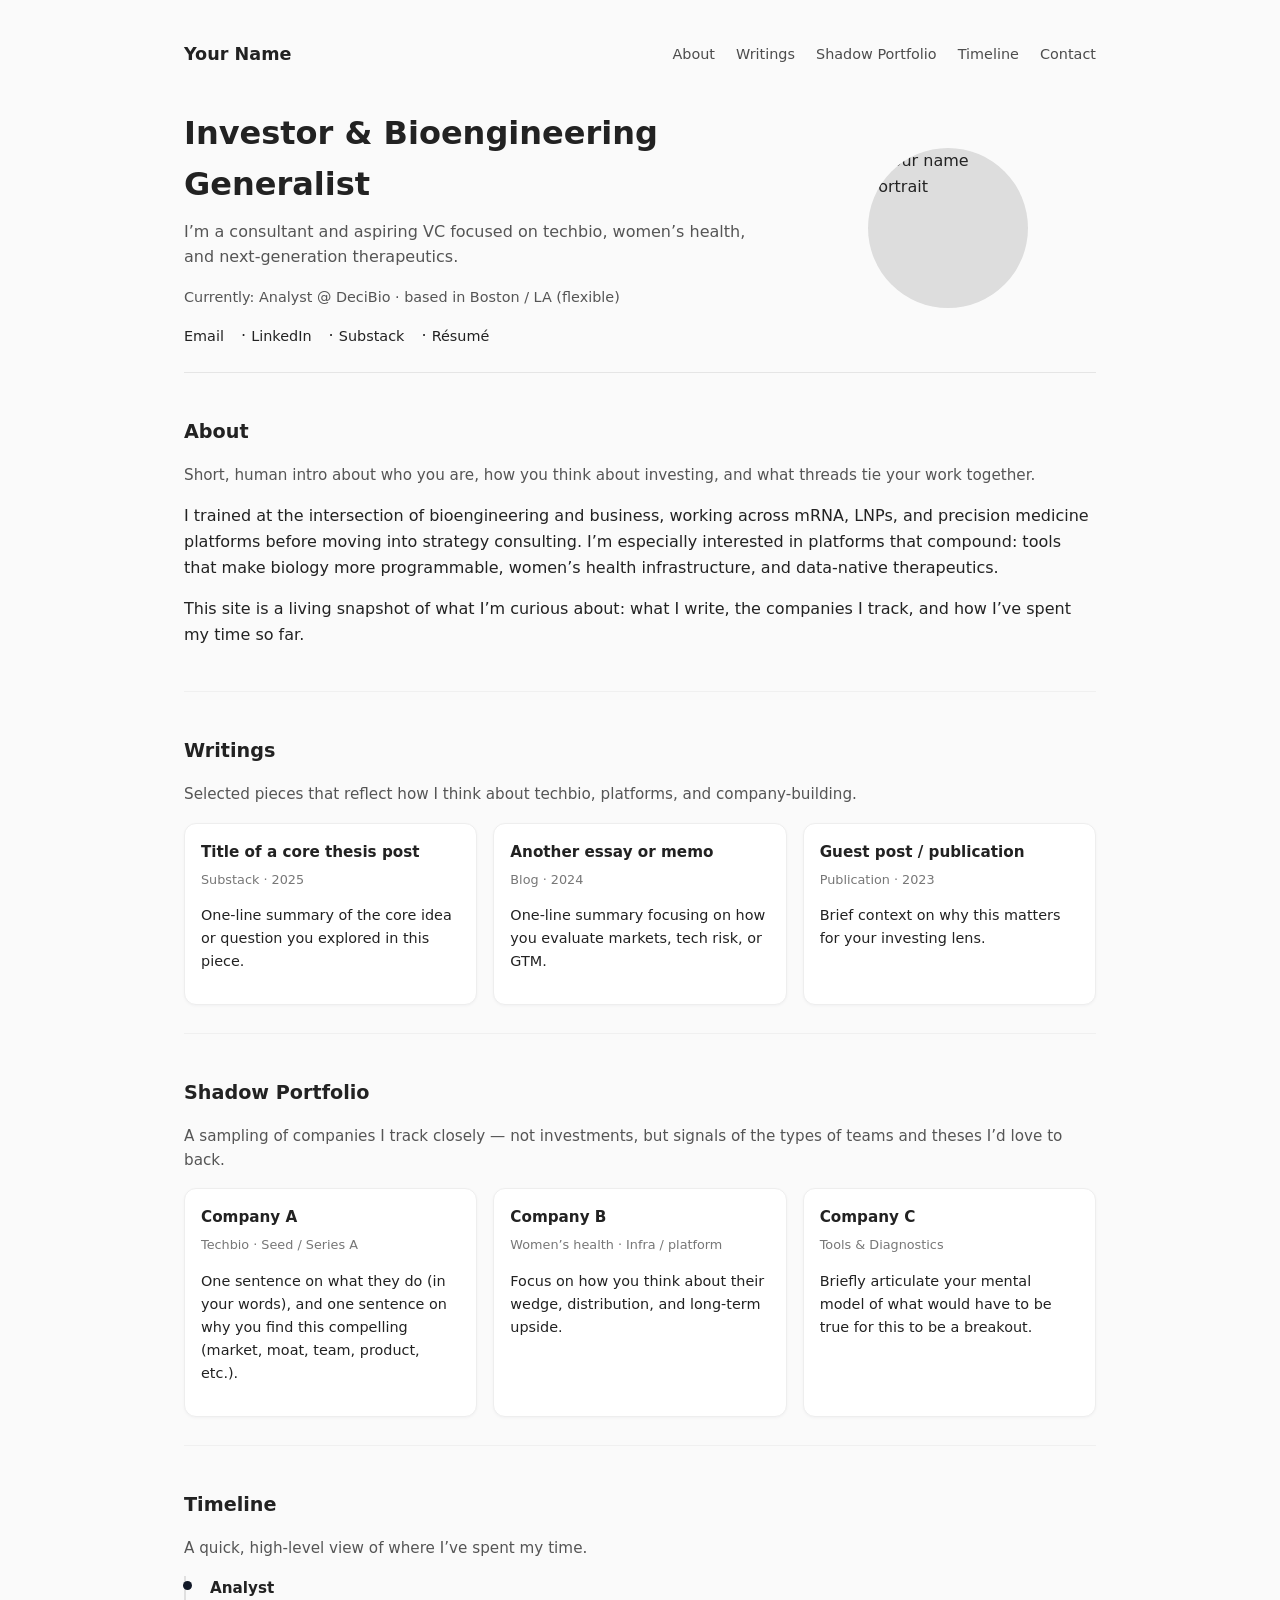
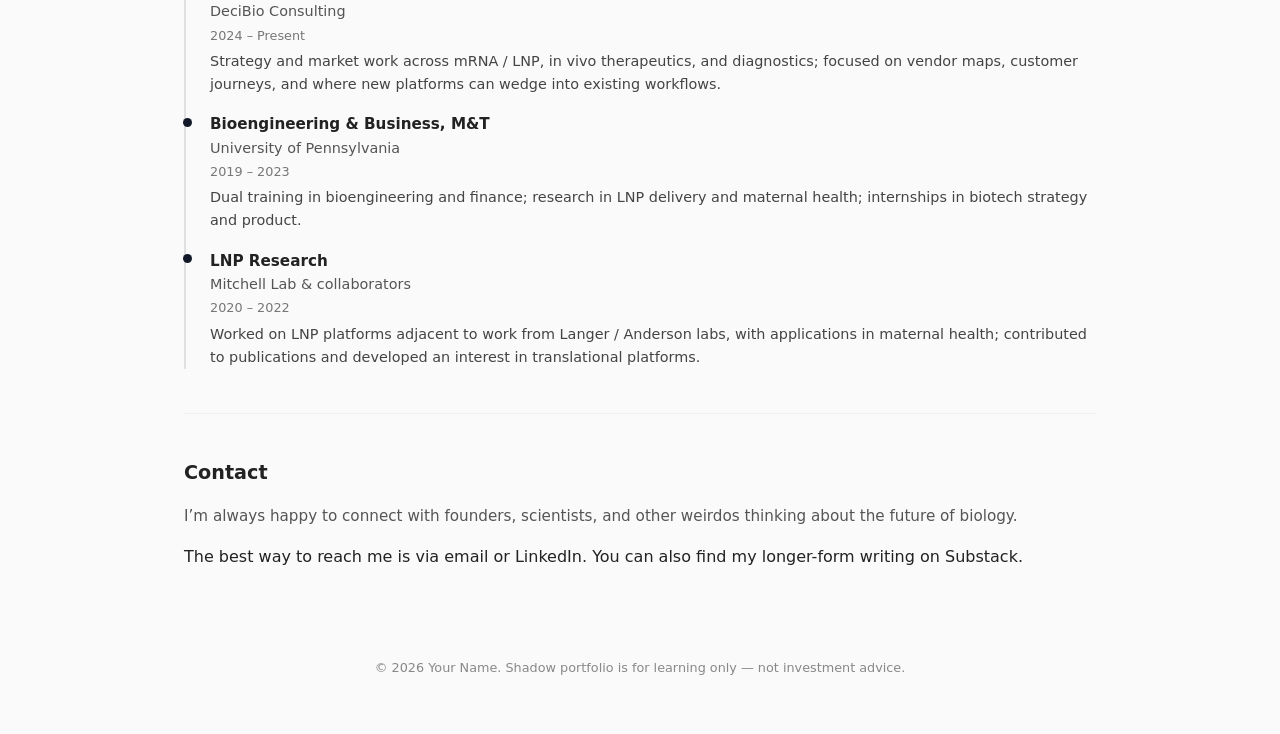
==== index.html @ 6013c5b8 "Create homepage on index.html" ====
<!DOCTYPE html>
<html lang="en">
<head>
  <meta charset="UTF-8" />
  <title>Your Name | VC & Bioengineering</title>
  <meta name="viewport" content="width=device-width, initial-scale=1" />
  <style>
    /* ---------- Base styles ---------- */
    * {
      box-sizing: border-box;
    }

    body {
      margin: 0;
      font-family: system-ui, -apple-system, BlinkMacSystemFont, "Segoe UI",
        sans-serif;
      line-height: 1.6;
      color: #222;
      background: #fafafa;
    }

    a {
      color: inherit;
      text-decoration: none;
    }

    a:hover {
      text-decoration: underline;
    }

    .page {
      max-width: 960px;
      margin: 0 auto;
      padding: 1.5rem;
    }

    /* ---------- Top navigation ---------- */
    header {
      display: flex;
      justify-content: space-between;
      align-items: center;
      padding: 1rem 0 0.5rem;
    }

    .site-title {
      font-weight: 600;
      font-size: 1.1rem;
    }

    nav a {
      margin-left: 1rem;
      font-size: 0.9rem;
      opacity: 0.8;
    }

    nav a:hover {
      opacity: 1;
    }

    /* ---------- Hero section ---------- */
    .hero {
      display: grid;
      grid-template-columns: minmax(0, 2fr) minmax(0, 1fr);
      gap: 1.5rem;
      align-items: center;
      padding: 2rem 0 1.5rem;
      border-bottom: 1px solid #e5e5e5;
    }

    .hero-text h1 {
      font-size: 2rem;
      margin: 0 0 0.5rem;
    }

    .hero-text p.lead {
      font-size: 1rem;
      color: #555;
      margin: 0 0 1rem;
    }

    .hero-meta {
      font-size: 0.9rem;
      color: #555;
    }

    .hero-links a {
      display: inline-block;
      margin-right: 0.75rem;
      margin-top: 0.25rem;
      font-size: 0.9rem;
    }

    .hero-photo {
      width: 160px;
      height: 160px;
      border-radius: 999px;
      background: #ddd;
      overflow: hidden;
      justify-self: center;
    }

    .hero-photo img {
      width: 100%;
      height: 100%;
      object-fit: cover;
      display: block;
    }

    /* ---------- Sections ---------- */
    section {
      padding: 1.75rem 0;
      border-bottom: 1px solid #f0f0f0;
    }

    section:last-of-type {
      border-bottom: none;
      padding-bottom: 3rem;
    }

    section h2 {
      font-size: 1.2rem;
      margin-bottom: 0.75rem;
    }

    .section-intro {
      font-size: 0.95rem;
      color: #555;
      margin-bottom: 1rem;
    }

    /* ---------- Two-column lists (writings & shadow portfolio) ---------- */
    .cards {
      display: grid;
      grid-template-columns: repeat(auto-fit, minmax(260px, 1fr));
      gap: 1rem;
    }

    .card {
      padding: 1rem;
      background: white;
      border-radius: 0.75rem;
      border: 1px solid #eee;
      box-shadow: 0 1px 3px rgba(15, 23, 42, 0.04);
      font-size: 0.9rem;
    }

    .card-title {
      font-weight: 600;
      margin-bottom: 0.35rem;
      font-size: 0.95rem;
    }

    .card-meta {
      font-size: 0.8rem;
      color: #777;
      margin-bottom: 0.5rem;
    }

    /* ---------- Timeline resume ---------- */
    .timeline {
      border-left: 2px solid #e0e0e0;
      margin-top: 0.5rem;
      padding-left: 1rem;
    }

    .timeline-item {
      margin-bottom: 1rem;
      position: relative;
      padding-left: 0.5rem;
    }

    .timeline-item::before {
      content: "";
      position: absolute;
      left: -1.18rem;
      top: 0.35rem;
      width: 9px;
      height: 9px;
      border-radius: 999px;
      background: #111827;
    }

    .timeline-role {
      font-weight: 600;
      font-size: 0.95rem;
    }

    .timeline-place {
      font-size: 0.9rem;
      color: #555;
    }

    .timeline-dates {
      font-size: 0.8rem;
      color: #777;
      margin-top: 0.15rem;
    }

    .timeline-desc {
      font-size: 0.9rem;
      color: #444;
      margin-top: 0.25rem;
    }

    /* ---------- Footer ---------- */
    footer {
      text-align: center;
      font-size: 0.8rem;
      color: #888;
      padding: 1.5rem 0 2rem;
    }

    /* ---------- Responsive tweaks ---------- */
    @media (max-width: 720px) {
      .hero {
        grid-template-columns: 1fr;
        text-align: left;
      }

      .hero-photo {
        order: -1;
        margin-bottom: 0.5rem;
      }

      header {
        flex-direction: column;
        align-items: flex-start;
        gap: 0.5rem;
      }

      nav {
        display: flex;
        flex-wrap: wrap;
      }

      nav a {
        margin-left: 0;
        margin-right: 0.75rem;
        margin-bottom: 0.25rem;
      }
    }
  </style>
</head>
<body>
  <div class="page">
    <!-- Top nav -->
    <header>
      <div class="site-title">Your Name</div>
      <nav>
        <a href="#about">About</a>
        <a href="#writings">Writings</a>
        <a href="#portfolio">Shadow Portfolio</a>
        <a href="#timeline">Timeline</a>
        <a href="#contact">Contact</a>
      </nav>
    </header>

    <!-- Hero -->
    <section class="hero">
      <div class="hero-text">
        <h1>Investor & Bioengineering Generalist</h1>
        <p class="lead">
          I’m a consultant and aspiring VC focused on techbio, women’s health, and next-generation therapeutics.
        </p>
        <div class="hero-meta">
          Currently: Analyst @ DeciBio · based in Boston / LA (flexible)
        </div>
        <div class="hero-links" style="margin-top: 0.75rem;">
          <a href="mailto:youremail@example.com">Email</a> ·
          <a href="https://www.linkedin.com" target="_blank">LinkedIn</a> ·
          <a href="https://substack.com" target="_blank">Substack</a> ·
          <a href="#timeline">Résumé</a>
        </div>
      </div>

      <div class="hero-photo">
        <!-- Replace profile.jpg with your own image (upload under /images) -->
        <!-- If you don't have one yet, you can just remove the <img> tag. -->
        <img src="images/profile.jpg" alt="Your name portrait" />
      </div>
    </section>

    <!-- About -->
    <section id="about">
      <h2>About</h2>
      <p class="section-intro">
        Short, human intro about who you are, how you think about investing, and what threads tie your work together.
      </p>
      <p>
        I trained at the intersection of bioengineering and business, working across mRNA, LNPs, and precision
        medicine platforms before moving into strategy consulting. I’m especially interested in platforms that compound:
        tools that make biology more programmable, women’s health infrastructure, and data-native therapeutics.
      </p>
      <p>
        This site is a living snapshot of what I’m curious about: what I write, the companies I track, and how I’ve
        spent my time so far.
      </p>
    </section>

    <!-- Writings -->
    <section id="writings">
      <h2>Writings</h2>
      <p class="section-intro">
        Selected pieces that reflect how I think about techbio, platforms, and company-building.
      </p>
      <div class="cards">
        <!-- Duplicate / edit these cards with your actual posts -->
        <article class="card">
          <div class="card-title">
            <a href="#" target="_blank">Title of a core thesis post</a>
          </div>
          <div class="card-meta">Substack · 2025</div>
          <p>
            One-line summary of the core idea or question you explored in this piece.
          </p>
        </article>

        <article class="card">
          <div class="card-title">
            <a href="#" target="_blank">Another essay or memo</a>
          </div>
          <div class="card-meta">Blog · 2024</div>
          <p>
            One-line summary focusing on how you evaluate markets, tech risk, or GTM.
          </p>
        </article>

        <article class="card">
          <div class="card-title">
            <a href="#" target="_blank">Guest post / publication</a>
          </div>
          <div class="card-meta">Publication · 2023</div>
          <p>
            Brief context on why this matters for your investing lens.
          </p>
        </article>
      </div>
    </section>

    <!-- Shadow portfolio -->
    <section id="portfolio">
      <h2>Shadow Portfolio</h2>
      <p class="section-intro">
        A sampling of companies I track closely &mdash; not investments, but signals of the types of teams and theses I’d love to back.
      </p>
      <div class="cards">
        <!-- Company 1 -->
        <article class="card">
          <div class="card-title">Company A</div>
          <div class="card-meta">Techbio · Seed / Series A</div>
          <p>
            One sentence on what they do (in your words), and one sentence on why you find this compelling
            (market, moat, team, product, etc.).
          </p>
        </article>

        <!-- Company 2 -->
        <article class="card">
          <div class="card-title">Company B</div>
          <div class="card-meta">Women’s health · Infra / platform</div>
          <p>
            Focus on how you think about their wedge, distribution, and long-term upside.
          </p>
        </article>

        <!-- Company 3 -->
        <article class="card">
          <div class="card-title">Company C</div>
          <div class="card-meta">Tools &amp; Diagnostics</div>
          <p>
            Briefly articulate your mental model of what would have to be true for this to be a breakout.
          </p>
        </article>
      </div>
    </section>

    <!-- Timeline résumé -->
    <section id="timeline">
      <h2>Timeline</h2>
      <p class="section-intro">
        A quick, high-level view of where I’ve spent my time.
      </p>

      <div class="timeline">
        <!-- Latest role -->
        <div class="timeline-item">
          <div class="timeline-role">Analyst</div>
          <div class="timeline-place">DeciBio Consulting</div>
          <div class="timeline-dates">2024 &ndash; Present</div>
          <div class="timeline-desc">
            Strategy and market work across mRNA / LNP, in vivo therapeutics, and diagnostics; focused on vendor maps,
            customer journeys, and where new platforms can wedge into existing workflows.
          </div>
        </div>

        <!-- Previous role -->
        <div class="timeline-item">
          <div class="timeline-role">Bioengineering &amp; Business, M&amp;T</div>
          <div class="timeline-place">University of Pennsylvania</div>
          <div class="timeline-dates">2019 &ndash; 2023</div>
          <div class="timeline-desc">
            Dual training in bioengineering and finance; research in LNP delivery and maternal health; internships in
            biotech strategy and product.
          </div>
        </div>

        <!-- Add more items as needed -->
        <div class="timeline-item">
          <div class="timeline-role">LNP Research</div>
          <div class="timeline-place">Mitchell Lab &amp; collaborators</div>
          <div class="timeline-dates">2020 &ndash; 2022</div>
          <div class="timeline-desc">
            Worked on LNP platforms adjacent to work from Langer / Anderson labs, with applications in maternal
            health; contributed to publications and developed an interest in translational platforms.
          </div>
        </div>
      </div>
    </section>

    <!-- Contact -->
    <section id="contact">
      <h2>Contact</h2>
      <p class="section-intro">
        I’m always happy to connect with founders, scientists, and other weirdos thinking about the future of biology.
      </p>
      <p>
        The best way to reach me is via <a href="mailto:youremail@example.com">email</a> or
        <a href="https://www.linkedin.com" target="_blank">LinkedIn</a>.  
        You can also find my longer-form writing on
        <a href="https://substack.com" target="_blank">Substack</a>.
      </p>
    </section>

    <footer>
      © <span id="year"></span> Your Name. Shadow portfolio is for learning only &mdash; not investment advice.
    </footer>
  </div>

  <script>
    // Simple script to keep the year current
    document.getElementById("year").textContent = new Date().getFullYear();
  </script>
</body>
</html>
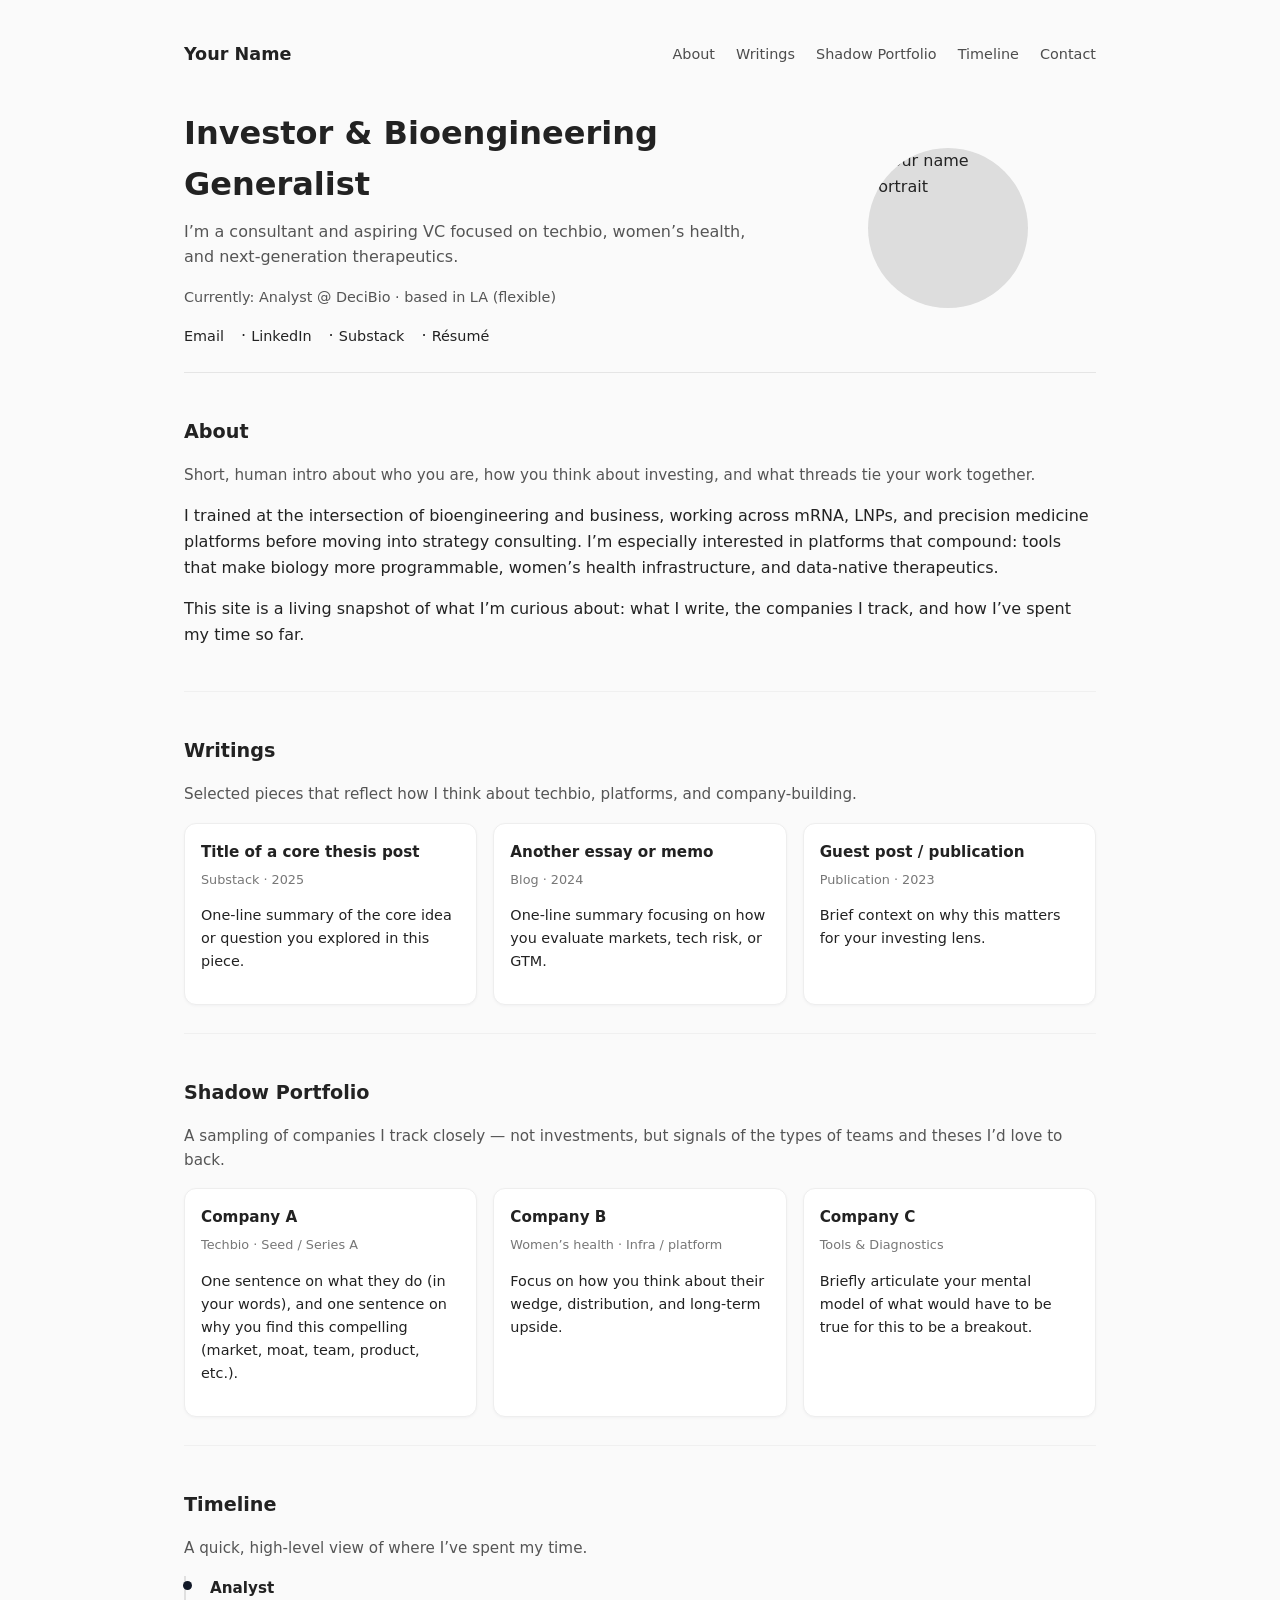
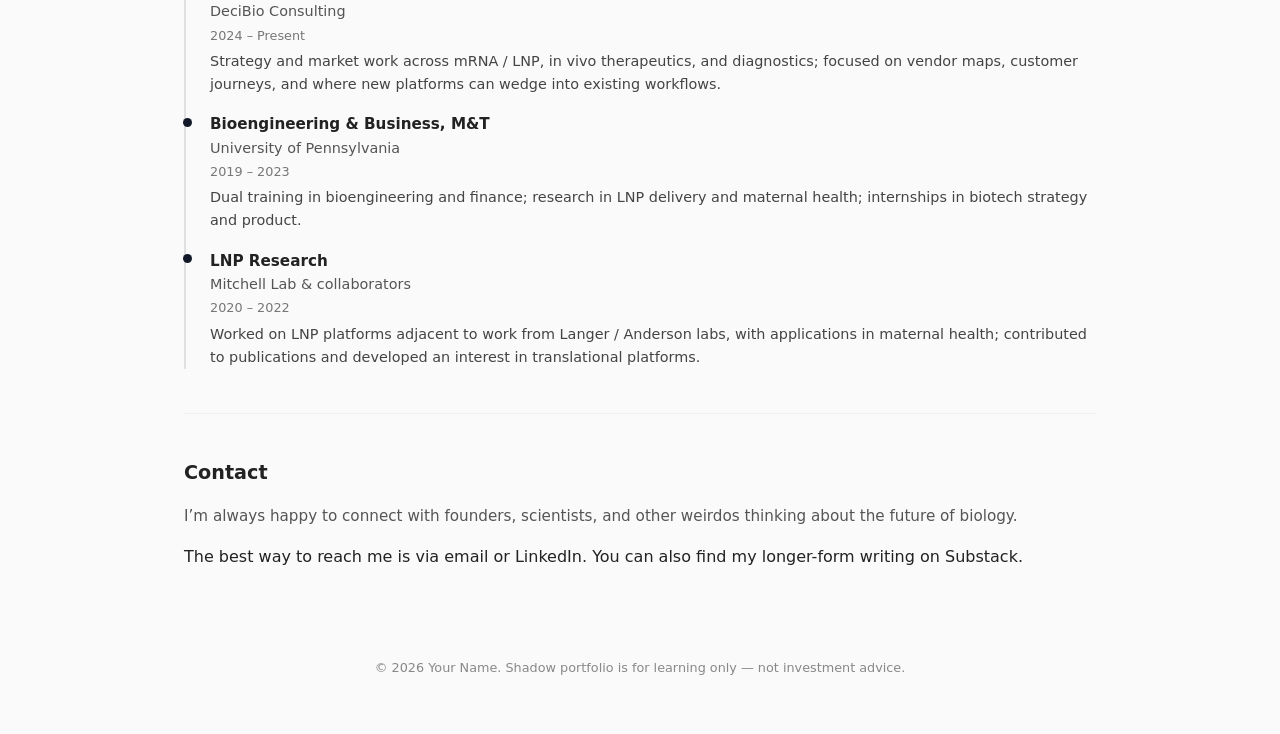
==== commit 4dab61ff: "Name update on index.html" ====
--- a/index.html
+++ b/index.html
@@ -2,7 +2,7 @@
 <html lang="en">
 <head>
   <meta charset="UTF-8" />
-  <title>Your Name | VC & Bioengineering</title>
+  <title>Aditi Ghalsasi | Biotech & Baking</title>
   <meta name="viewport" content="width=device-width, initial-scale=1" />
   <style>
     /* ---------- Base styles ---------- */
@@ -263,7 +263,7 @@
           I’m a consultant and aspiring VC focused on techbio, women’s health, and next-generation therapeutics.
         </p>
         <div class="hero-meta">
-          Currently: Analyst @ DeciBio · based in Boston / LA (flexible)
+          Currently: Analyst @ DeciBio · based in LA (flexible)
         </div>
         <div class="hero-links" style="margin-top: 0.75rem;">
           <a href="mailto:youremail@example.com">Email</a> ·
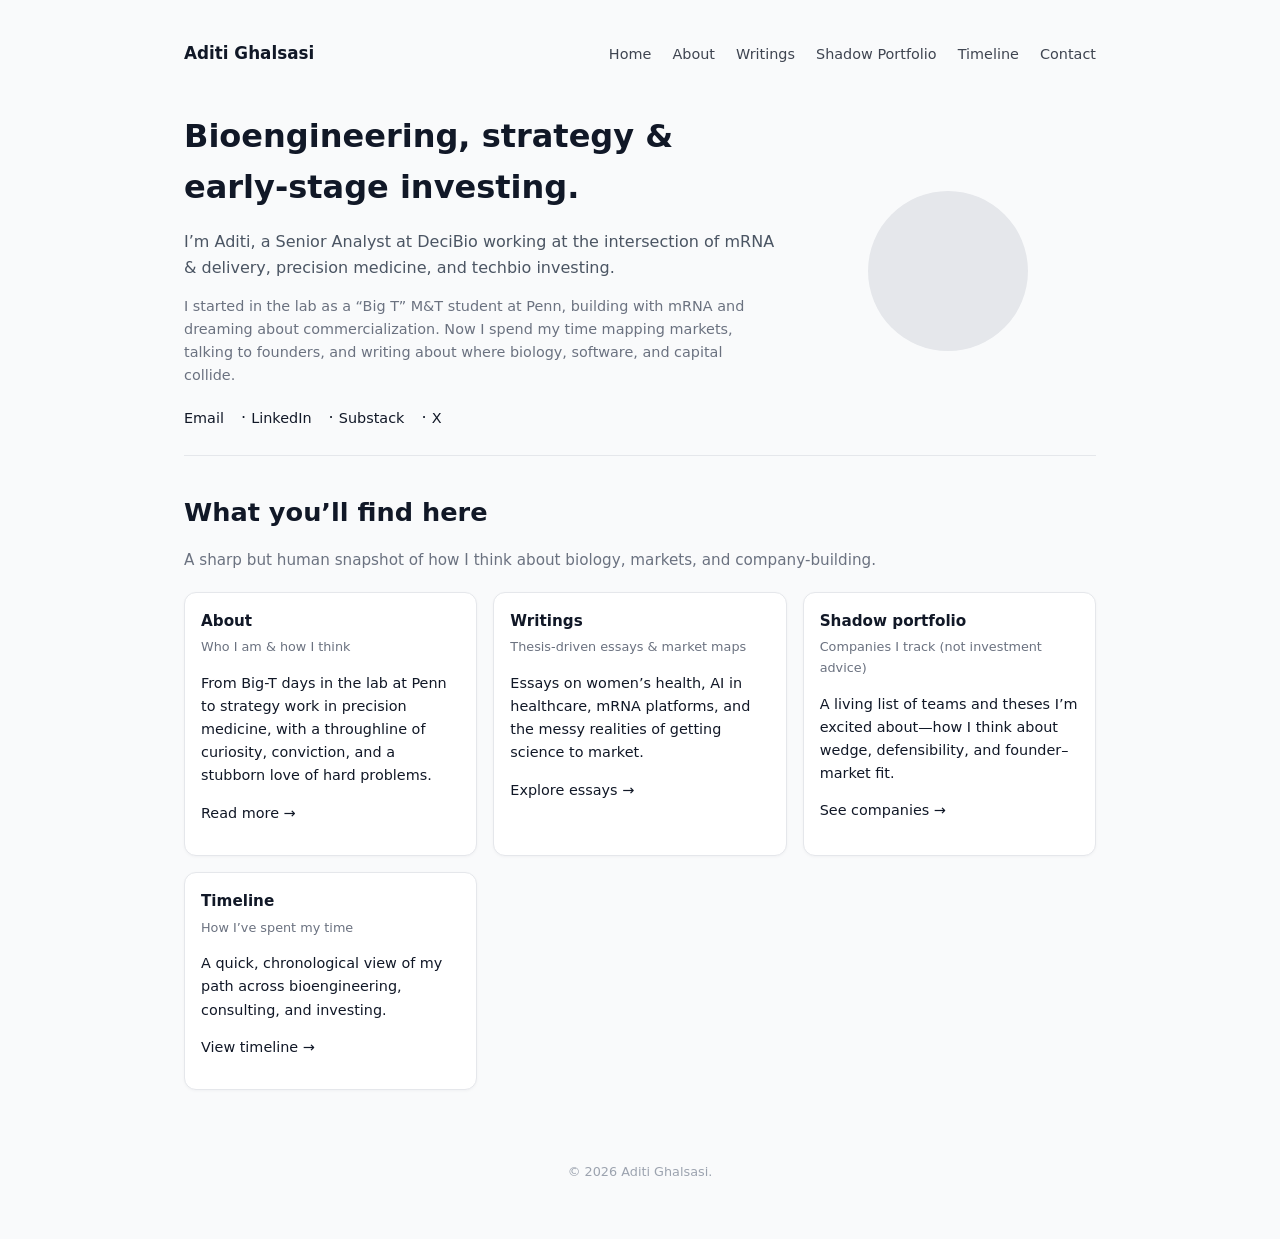
==== commit 8fc9cdc7: "Update index.html" ====
--- a/index.html
+++ b/index.html
@@ -2,442 +2,103 @@
 <html lang="en">
 <head>
   <meta charset="UTF-8" />
-  <title>Aditi Ghalsasi | Biotech & Baking</title>
+  <title>Aditi Ghalsasi | Bioengineering, Strategy & Investing</title>
   <meta name="viewport" content="width=device-width, initial-scale=1" />
-  <style>
-    /* ---------- Base styles ---------- */
-    * {
-      box-sizing: border-box;
-    }
-
-    body {
-      margin: 0;
-      font-family: system-ui, -apple-system, BlinkMacSystemFont, "Segoe UI",
-        sans-serif;
-      line-height: 1.6;
-      color: #222;
-      background: #fafafa;
-    }
-
-    a {
-      color: inherit;
-      text-decoration: none;
-    }
-
-    a:hover {
-      text-decoration: underline;
-    }
-
-    .page {
-      max-width: 960px;
-      margin: 0 auto;
-      padding: 1.5rem;
-    }
-
-    /* ---------- Top navigation ---------- */
-    header {
-      display: flex;
-      justify-content: space-between;
-      align-items: center;
-      padding: 1rem 0 0.5rem;
-    }
-
-    .site-title {
-      font-weight: 600;
-      font-size: 1.1rem;
-    }
-
-    nav a {
-      margin-left: 1rem;
-      font-size: 0.9rem;
-      opacity: 0.8;
-    }
-
-    nav a:hover {
-      opacity: 1;
-    }
-
-    /* ---------- Hero section ---------- */
-    .hero {
-      display: grid;
-      grid-template-columns: minmax(0, 2fr) minmax(0, 1fr);
-      gap: 1.5rem;
-      align-items: center;
-      padding: 2rem 0 1.5rem;
-      border-bottom: 1px solid #e5e5e5;
-    }
-
-    .hero-text h1 {
-      font-size: 2rem;
-      margin: 0 0 0.5rem;
-    }
-
-    .hero-text p.lead {
-      font-size: 1rem;
-      color: #555;
-      margin: 0 0 1rem;
-    }
-
-    .hero-meta {
-      font-size: 0.9rem;
-      color: #555;
-    }
-
-    .hero-links a {
-      display: inline-block;
-      margin-right: 0.75rem;
-      margin-top: 0.25rem;
-      font-size: 0.9rem;
-    }
-
-    .hero-photo {
-      width: 160px;
-      height: 160px;
-      border-radius: 999px;
-      background: #ddd;
-      overflow: hidden;
-      justify-self: center;
-    }
-
-    .hero-photo img {
-      width: 100%;
-      height: 100%;
-      object-fit: cover;
-      display: block;
-    }
-
-    /* ---------- Sections ---------- */
-    section {
-      padding: 1.75rem 0;
-      border-bottom: 1px solid #f0f0f0;
-    }
-
-    section:last-of-type {
-      border-bottom: none;
-      padding-bottom: 3rem;
-    }
-
-    section h2 {
-      font-size: 1.2rem;
-      margin-bottom: 0.75rem;
-    }
-
-    .section-intro {
-      font-size: 0.95rem;
-      color: #555;
-      margin-bottom: 1rem;
-    }
-
-    /* ---------- Two-column lists (writings & shadow portfolio) ---------- */
-    .cards {
-      display: grid;
-      grid-template-columns: repeat(auto-fit, minmax(260px, 1fr));
-      gap: 1rem;
-    }
-
-    .card {
-      padding: 1rem;
-      background: white;
-      border-radius: 0.75rem;
-      border: 1px solid #eee;
-      box-shadow: 0 1px 3px rgba(15, 23, 42, 0.04);
-      font-size: 0.9rem;
-    }
-
-    .card-title {
-      font-weight: 600;
-      margin-bottom: 0.35rem;
-      font-size: 0.95rem;
-    }
-
-    .card-meta {
-      font-size: 0.8rem;
-      color: #777;
-      margin-bottom: 0.5rem;
-    }
-
-    /* ---------- Timeline resume ---------- */
-    .timeline {
-      border-left: 2px solid #e0e0e0;
-      margin-top: 0.5rem;
-      padding-left: 1rem;
-    }
-
-    .timeline-item {
-      margin-bottom: 1rem;
-      position: relative;
-      padding-left: 0.5rem;
-    }
-
-    .timeline-item::before {
-      content: "";
-      position: absolute;
-      left: -1.18rem;
-      top: 0.35rem;
-      width: 9px;
-      height: 9px;
-      border-radius: 999px;
-      background: #111827;
-    }
-
-    .timeline-role {
-      font-weight: 600;
-      font-size: 0.95rem;
-    }
-
-    .timeline-place {
-      font-size: 0.9rem;
-      color: #555;
-    }
-
-    .timeline-dates {
-      font-size: 0.8rem;
-      color: #777;
-      margin-top: 0.15rem;
-    }
-
-    .timeline-desc {
-      font-size: 0.9rem;
-      color: #444;
-      margin-top: 0.25rem;
-    }
-
-    /* ---------- Footer ---------- */
-    footer {
-      text-align: center;
-      font-size: 0.8rem;
-      color: #888;
-      padding: 1.5rem 0 2rem;
-    }
-
-    /* ---------- Responsive tweaks ---------- */
-    @media (max-width: 720px) {
-      .hero {
-        grid-template-columns: 1fr;
-        text-align: left;
-      }
-
-      .hero-photo {
-        order: -1;
-        margin-bottom: 0.5rem;
-      }
-
-      header {
-        flex-direction: column;
-        align-items: flex-start;
-        gap: 0.5rem;
-      }
-
-      nav {
-        display: flex;
-        flex-wrap: wrap;
-      }
-
-      nav a {
-        margin-left: 0;
-        margin-right: 0.75rem;
-        margin-bottom: 0.25rem;
-      }
-    }
-  </style>
+  <link rel="stylesheet" href="style.css" />
 </head>
 <body>
   <div class="page">
-    <!-- Top nav -->
     <header>
-      <div class="site-title">Your Name</div>
+      <div class="site-title">Aditi Ghalsasi</div>
       <nav>
-        <a href="#about">About</a>
-        <a href="#writings">Writings</a>
-        <a href="#portfolio">Shadow Portfolio</a>
-        <a href="#timeline">Timeline</a>
-        <a href="#contact">Contact</a>
+        <a href="index.html">Home</a>
+        <a href="about.html">About</a>
+        <a href="writings.html">Writings</a>
+        <a href="portfolio.html">Shadow Portfolio</a>
+        <a href="timeline.html">Timeline</a>
+        <a href="contact.html">Contact</a>
       </nav>
     </header>
 
-    <!-- Hero -->
     <section class="hero">
-      <div class="hero-text">
-        <h1>Investor & Bioengineering Generalist</h1>
-        <p class="lead">
-          I’m a consultant and aspiring VC focused on techbio, women’s health, and next-generation therapeutics.
+      <div>
+        <h1 class="hero-title">Bioengineering, strategy & early-stage investing.</h1>
+        <p class="hero-lead">
+          I’m Aditi, a Senior Analyst at DeciBio working at the intersection of mRNA & delivery, precision medicine,
+          and techbio investing.
         </p>
-        <div class="hero-meta">
-          Currently: Analyst @ DeciBio · based in LA (flexible)
-        </div>
-        <div class="hero-links" style="margin-top: 0.75rem;">
-          <a href="mailto:youremail@example.com">Email</a> ·
-          <a href="https://www.linkedin.com" target="_blank">LinkedIn</a> ·
-          <a href="https://substack.com" target="_blank">Substack</a> ·
-          <a href="#timeline">Résumé</a>
+        <p class="hero-meta">
+          I started in the lab as a “Big T” M&T student at Penn, building with mRNA and dreaming about
+          commercialization. Now I spend my time mapping markets, talking to founders, and writing about where biology,
+          software, and capital collide.
+        </p>
+        <div class="hero-links">
+          <a href="mailto:aditi.ghalsasi@gmail.com">Email</a> ·
+          <a href="https://www.linkedin.com/in/aditighalsasi" target="_blank">LinkedIn</a> ·
+          <a href="https://ghalsasi.substack.com" target="_blank">Substack</a> ·
+          <a href="https://twitter.com" target="_blank">X</a>
         </div>
       </div>
 
       <div class="hero-photo">
-        <!-- Replace profile.jpg with your own image (upload under /images) -->
-        <!-- If you don't have one yet, you can just remove the <img> tag. -->
-        <img src="images/profile.jpg" alt="Your name portrait" />
+        <!-- OPTIONAL: upload images/profile.jpg and point src to it -->
+        <!-- <img src="images/profile.jpg" alt="Portrait of Aditi Ghalsasi" /> -->
       </div>
     </section>
 
-    <!-- About -->
-    <section id="about">
-      <h2>About</h2>
-      <p class="section-intro">
-        Short, human intro about who you are, how you think about investing, and what threads tie your work together.
-      </p>
-      <p>
-        I trained at the intersection of bioengineering and business, working across mRNA, LNPs, and precision
-        medicine platforms before moving into strategy consulting. I’m especially interested in platforms that compound:
-        tools that make biology more programmable, women’s health infrastructure, and data-native therapeutics.
-      </p>
-      <p>
-        This site is a living snapshot of what I’m curious about: what I write, the companies I track, and how I’ve
-        spent my time so far.
-      </p>
-    </section>
-
-    <!-- Writings -->
-    <section id="writings">
-      <h2>Writings</h2>
-      <p class="section-intro">
-        Selected pieces that reflect how I think about techbio, platforms, and company-building.
+    <section>
+      <h2 class="page-title">What you’ll find here</h2>
+      <p class="page-subtitle">
+        A sharp but human snapshot of how I think about biology, markets, and company-building.
       </p>
       <div class="cards">
-        <!-- Duplicate / edit these cards with your actual posts -->
         <article class="card">
-          <div class="card-title">
-            <a href="#" target="_blank">Title of a core thesis post</a>
-          </div>
-          <div class="card-meta">Substack · 2025</div>
+          <div class="card-title">About</div>
+          <div class="card-meta">Who I am & how I think</div>
           <p>
-            One-line summary of the core idea or question you explored in this piece.
+            From Big-T days in the lab at Penn to strategy work in precision medicine, with a throughline of curiosity,
+            conviction, and a stubborn love of hard problems.
           </p>
+          <p><a href="about.html">Read more →</a></p>
         </article>
 
         <article class="card">
-          <div class="card-title">
-            <a href="#" target="_blank">Another essay or memo</a>
-          </div>
-          <div class="card-meta">Blog · 2024</div>
+          <div class="card-title">Writings</div>
+          <div class="card-meta">Thesis-driven essays & market maps</div>
           <p>
-            One-line summary focusing on how you evaluate markets, tech risk, or GTM.
+            Essays on women’s health, AI in healthcare, mRNA platforms, and the messy realities of getting science to
+            market.
           </p>
+          <p><a href="writings.html">Explore essays →</a></p>
         </article>
 
         <article class="card">
-          <div class="card-title">
-            <a href="#" target="_blank">Guest post / publication</a>
-          </div>
-          <div class="card-meta">Publication · 2023</div>
+          <div class="card-title">Shadow portfolio</div>
+          <div class="card-meta">Companies I track (not investment advice)</div>
           <p>
-            Brief context on why this matters for your investing lens.
+            A living list of teams and theses I’m excited about&mdash;how I think about wedge, defensibility, and
+            founder–market fit.
           </p>
+          <p><a href="portfolio.html">See companies →</a></p>
+        </article>
+
+        <article class="card">
+          <div class="card-title">Timeline</div>
+          <div class="card-meta">How I’ve spent my time</div>
+          <p>
+            A quick, chronological view of my path across bioengineering, consulting, and investing.
+          </p>
+          <p><a href="timeline.html">View timeline →</a></p>
         </article>
       </div>
     </section>
 
-    <!-- Shadow portfolio -->
-    <section id="portfolio">
-      <h2>Shadow Portfolio</h2>
-      <p class="section-intro">
-        A sampling of companies I track closely &mdash; not investments, but signals of the types of teams and theses I’d love to back.
-      </p>
-      <div class="cards">
-        <!-- Company 1 -->
-        <article class="card">
-          <div class="card-title">Company A</div>
-          <div class="card-meta">Techbio · Seed / Series A</div>
-          <p>
-            One sentence on what they do (in your words), and one sentence on why you find this compelling
-            (market, moat, team, product, etc.).
-          </p>
-        </article>
-
-        <!-- Company 2 -->
-        <article class="card">
-          <div class="card-title">Company B</div>
-          <div class="card-meta">Women’s health · Infra / platform</div>
-          <p>
-            Focus on how you think about their wedge, distribution, and long-term upside.
-          </p>
-        </article>
-
-        <!-- Company 3 -->
-        <article class="card">
-          <div class="card-title">Company C</div>
-          <div class="card-meta">Tools &amp; Diagnostics</div>
-          <p>
-            Briefly articulate your mental model of what would have to be true for this to be a breakout.
-          </p>
-        </article>
-      </div>
-    </section>
-
-    <!-- Timeline résumé -->
-    <section id="timeline">
-      <h2>Timeline</h2>
-      <p class="section-intro">
-        A quick, high-level view of where I’ve spent my time.
-      </p>
-
-      <div class="timeline">
-        <!-- Latest role -->
-        <div class="timeline-item">
-          <div class="timeline-role">Analyst</div>
-          <div class="timeline-place">DeciBio Consulting</div>
-          <div class="timeline-dates">2024 &ndash; Present</div>
-          <div class="timeline-desc">
-            Strategy and market work across mRNA / LNP, in vivo therapeutics, and diagnostics; focused on vendor maps,
-            customer journeys, and where new platforms can wedge into existing workflows.
-          </div>
-        </div>
-
-        <!-- Previous role -->
-        <div class="timeline-item">
-          <div class="timeline-role">Bioengineering &amp; Business, M&amp;T</div>
-          <div class="timeline-place">University of Pennsylvania</div>
-          <div class="timeline-dates">2019 &ndash; 2023</div>
-          <div class="timeline-desc">
-            Dual training in bioengineering and finance; research in LNP delivery and maternal health; internships in
-            biotech strategy and product.
-          </div>
-        </div>
-
-        <!-- Add more items as needed -->
-        <div class="timeline-item">
-          <div class="timeline-role">LNP Research</div>
-          <div class="timeline-place">Mitchell Lab &amp; collaborators</div>
-          <div class="timeline-dates">2020 &ndash; 2022</div>
-          <div class="timeline-desc">
-            Worked on LNP platforms adjacent to work from Langer / Anderson labs, with applications in maternal
-            health; contributed to publications and developed an interest in translational platforms.
-          </div>
-        </div>
-      </div>
-    </section>
-
-    <!-- Contact -->
-    <section id="contact">
-      <h2>Contact</h2>
-      <p class="section-intro">
-        I’m always happy to connect with founders, scientists, and other weirdos thinking about the future of biology.
-      </p>
-      <p>
-        The best way to reach me is via <a href="mailto:youremail@example.com">email</a> or
-        <a href="https://www.linkedin.com" target="_blank">LinkedIn</a>.  
-        You can also find my longer-form writing on
-        <a href="https://substack.com" target="_blank">Substack</a>.
-      </p>
-    </section>
-
     <footer>
-      © <span id="year"></span> Your Name. Shadow portfolio is for learning only &mdash; not investment advice.
+      © <span id="year"></span> Aditi Ghalsasi.
     </footer>
   </div>
 
   <script>
-    // Simple script to keep the year current
     document.getElementById("year").textContent = new Date().getFullYear();
   </script>
 </body>
--- a/style.css
+++ b/style.css
@@ -0,0 +1,250 @@
+/* ---------- Base styles ---------- */
+* {
+  box-sizing: border-box;
+}
+
+body {
+  margin: 0;
+  font-family: system-ui, -apple-system, BlinkMacSystemFont, "Segoe UI",
+    sans-serif;
+  line-height: 1.6;
+  color: #111827;
+  background: #f9fafb;
+}
+
+a {
+  color: inherit;
+  text-decoration: none;
+}
+
+a:hover {
+  text-decoration: underline;
+}
+
+.page {
+  max-width: 960px;
+  margin: 0 auto;
+  padding: 1.5rem;
+}
+
+/* ---------- Layout: header & nav ---------- */
+header {
+  display: flex;
+  justify-content: space-between;
+  align-items: center;
+  padding: 1rem 0 0.75rem;
+}
+
+.site-title {
+  font-weight: 600;
+  font-size: 1.05rem;
+}
+
+nav a {
+  margin-left: 1rem;
+  font-size: 0.9rem;
+  opacity: 0.8;
+}
+
+nav a:hover {
+  opacity: 1;
+}
+
+/* ---------- Page titles ---------- */
+.page-title {
+  font-size: 1.6rem;
+  margin: 0.5rem 0 0.25rem;
+}
+
+.page-subtitle {
+  font-size: 0.95rem;
+  color: #6b7280;
+  margin-bottom: 1.25rem;
+}
+
+/* ---------- Hero (home) ---------- */
+.hero {
+  display: grid;
+  grid-template-columns: minmax(0, 2fr) minmax(0, 1fr);
+  gap: 1.5rem;
+  align-items: center;
+  padding: 2rem 0 1.5rem;
+  border-bottom: 1px solid #e5e7eb;
+}
+
+.hero-title {
+  font-size: 2rem;
+  margin: 0 0 0.5rem;
+}
+
+.hero-lead {
+  font-size: 1rem;
+  color: #4b5563;
+  margin-bottom: 0.75rem;
+}
+
+.hero-meta {
+  font-size: 0.9rem;
+  color: #6b7280;
+}
+
+.hero-links a {
+  display: inline-block;
+  margin-right: 0.75rem;
+  margin-top: 0.35rem;
+  font-size: 0.9rem;
+}
+
+.hero-photo {
+  width: 160px;
+  height: 160px;
+  border-radius: 999px;
+  background: #e5e7eb;
+  overflow: hidden;
+  justify-self: center;
+}
+
+.hero-photo img {
+  width: 100%;
+  height: 100%;
+  object-fit: cover;
+  display: block;
+}
+
+/* ---------- Sections ---------- */
+section {
+  padding: 1.75rem 0;
+  border-bottom: 1px solid #e5e7eb33;
+}
+
+section:last-of-type {
+  border-bottom: none;
+  padding-bottom: 3rem;
+}
+
+.section-intro {
+  font-size: 0.95rem;
+  color: #6b7280;
+  margin-bottom: 1rem;
+}
+
+/* ---------- Cards / grids ---------- */
+.cards {
+  display: grid;
+  grid-template-columns: repeat(auto-fit, minmax(260px, 1fr));
+  gap: 1rem;
+}
+
+.card {
+  padding: 1rem;
+  background: #ffffff;
+  border-radius: 0.75rem;
+  border: 1px solid #e5e7eb;
+  box-shadow: 0 1px 3px rgba(15, 23, 42, 0.04);
+  font-size: 0.9rem;
+}
+
+.card-title {
+  font-weight: 600;
+  margin-bottom: 0.25rem;
+  font-size: 0.95rem;
+}
+
+.card-meta {
+  font-size: 0.8rem;
+  color: #6b7280;
+  margin-bottom: 0.5rem;
+}
+
+/* ---------- Timeline ---------- */
+.timeline {
+  border-left: 2px solid #e5e7eb;
+  margin-top: 0.5rem;
+  padding-left: 1rem;
+}
+
+.timeline-item {
+  margin-bottom: 1.2rem;
+  position: relative;
+  padding-left: 0.5rem;
+}
+
+.timeline-item::before {
+  content: "";
+  position: absolute;
+  left: -1.23rem;
+  top: 0.35rem;
+  width: 9px;
+  height: 9px;
+  border-radius: 999px;
+  background: #111827;
+}
+
+.timeline-role {
+  font-weight: 600;
+  font-size: 0.95rem;
+}
+
+.timeline-place {
+  font-size: 0.9rem;
+  color: #4b5563;
+}
+
+.timeline-dates {
+  font-size: 0.8rem;
+  color: #6b7280;
+  margin-top: 0.15rem;
+}
+
+.timeline-desc {
+  font-size: 0.9rem;
+  color: #374151;
+  margin-top: 0.25rem;
+}
+
+/* ---------- Lists ---------- */
+ul.clean-list {
+  list-style: none;
+  padding-left: 0;
+}
+
+ul.clean-list li {
+  margin-bottom: 0.35rem;
+}
+
+/* ---------- Footer ---------- */
+footer {
+  text-align: center;
+  font-size: 0.8rem;
+  color: #9ca3af;
+  padding: 1.5rem 0 2rem;
+}
+
+/* ---------- Responsive tweaks ---------- */
+@media (max-width: 720px) {
+  header {
+    flex-direction: column;
+    align-items: flex-start;
+    gap: 0.5rem;
+  }
+
+  nav {
+    display: flex;
+    flex-wrap: wrap;
+  }
+
+  nav a {
+    margin-left: 0;
+    margin-right: 0.75rem;
+    margin-bottom: 0.25rem;
+  }
+
+  .hero {
+    grid-template-columns: 1fr;
+  }
+
+  .hero-photo {
+    order: -1;
+    margin-bottom: 0.5rem;
+  }
+}
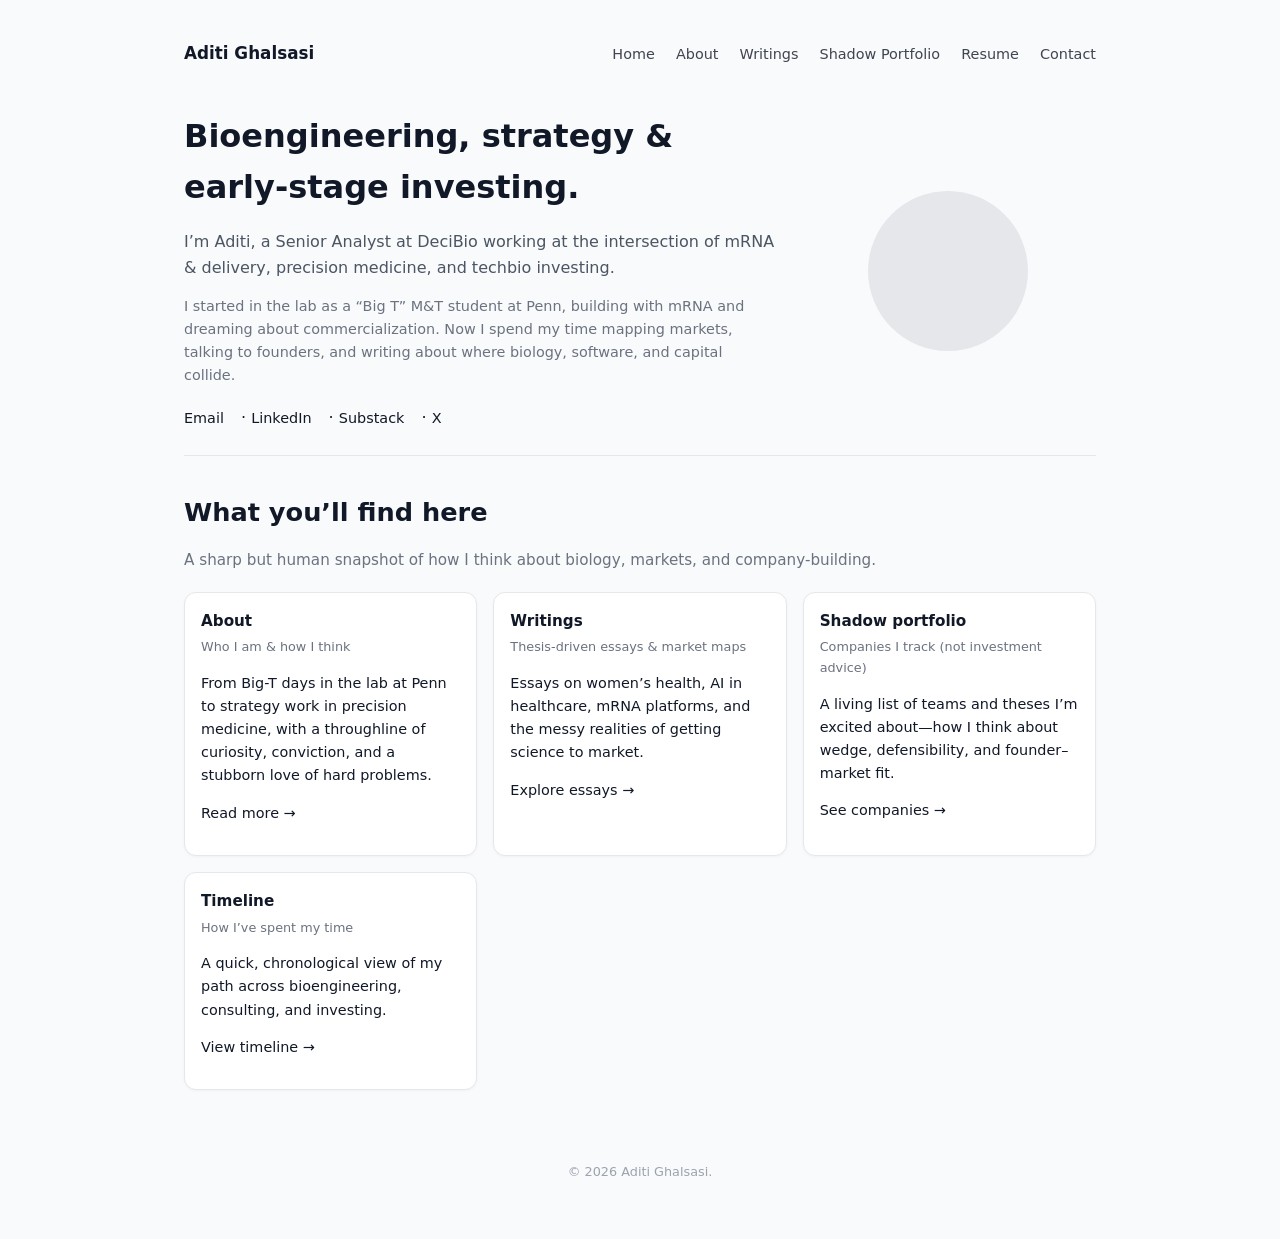
==== commit e802bcb0: "Update index.html" ====
--- a/index.html
+++ b/index.html
@@ -15,7 +15,7 @@
         <a href="about.html">About</a>
         <a href="writings.html">Writings</a>
         <a href="portfolio.html">Shadow Portfolio</a>
-        <a href="timeline.html">Timeline</a>
+        <a href="resume.html">Resume</a>
         <a href="contact.html">Contact</a>
       </nav>
     </header>
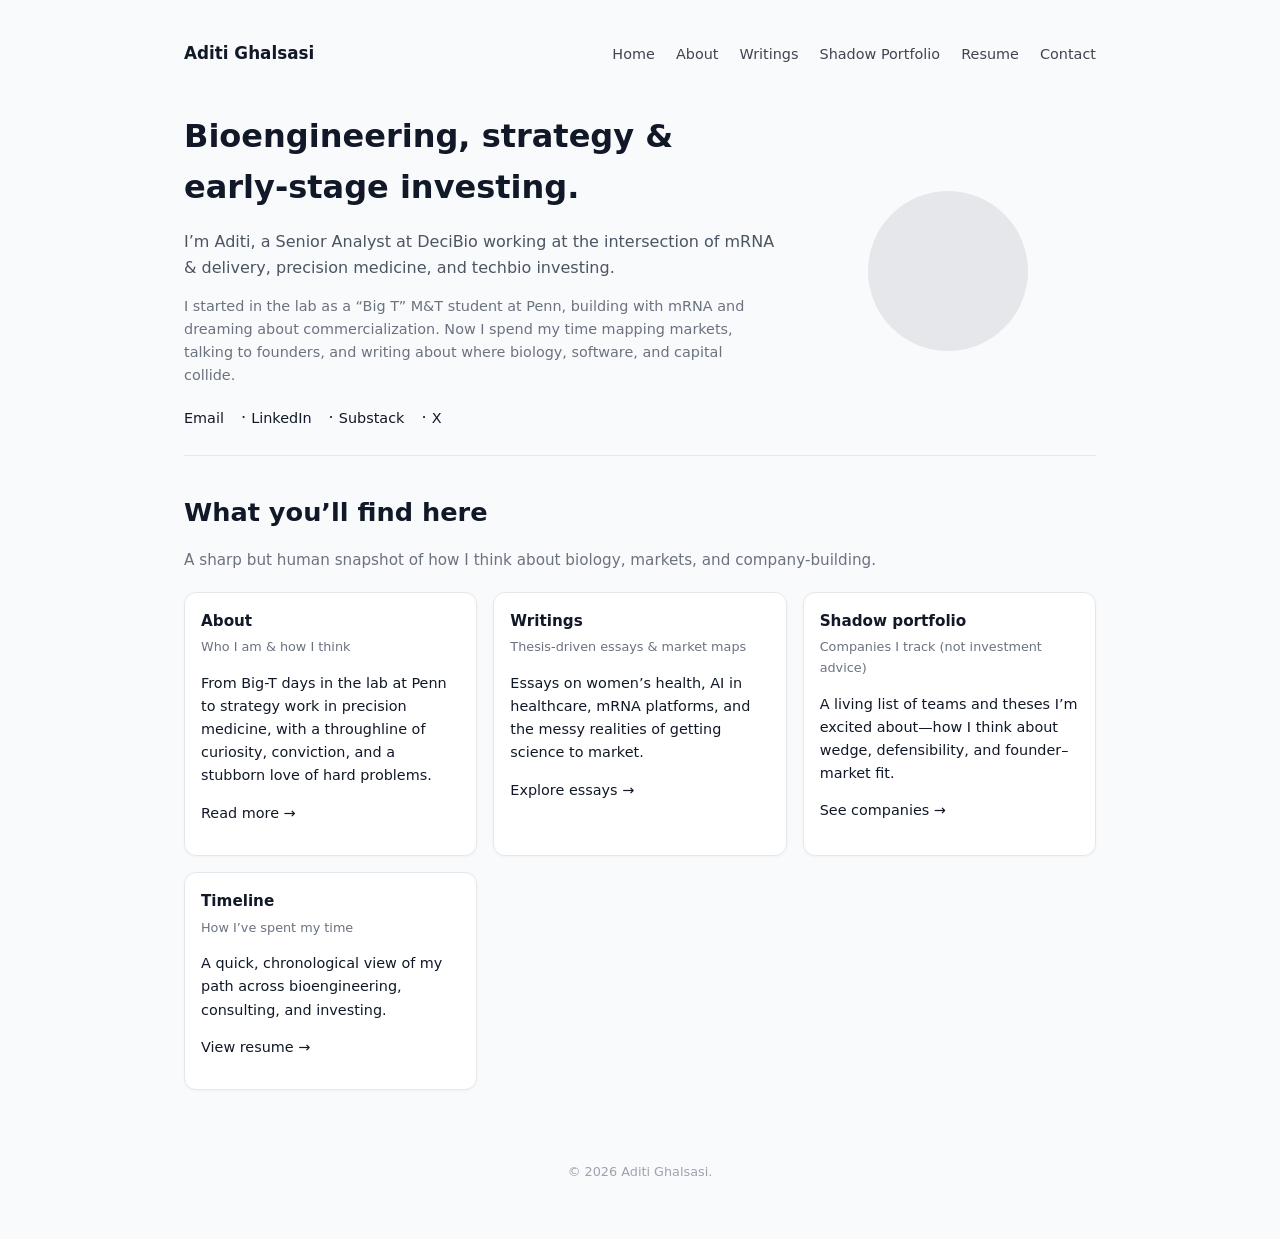
==== commit ea170928: "update resume (from timeline)" ====
--- a/index.html
+++ b/index.html
@@ -88,7 +88,7 @@
           <p>
             A quick, chronological view of my path across bioengineering, consulting, and investing.
           </p>
-          <p><a href="timeline.html">View timeline →</a></p>
+          <p><a href="resume.html">View resume →</a></p>
         </article>
       </div>
     </section>
